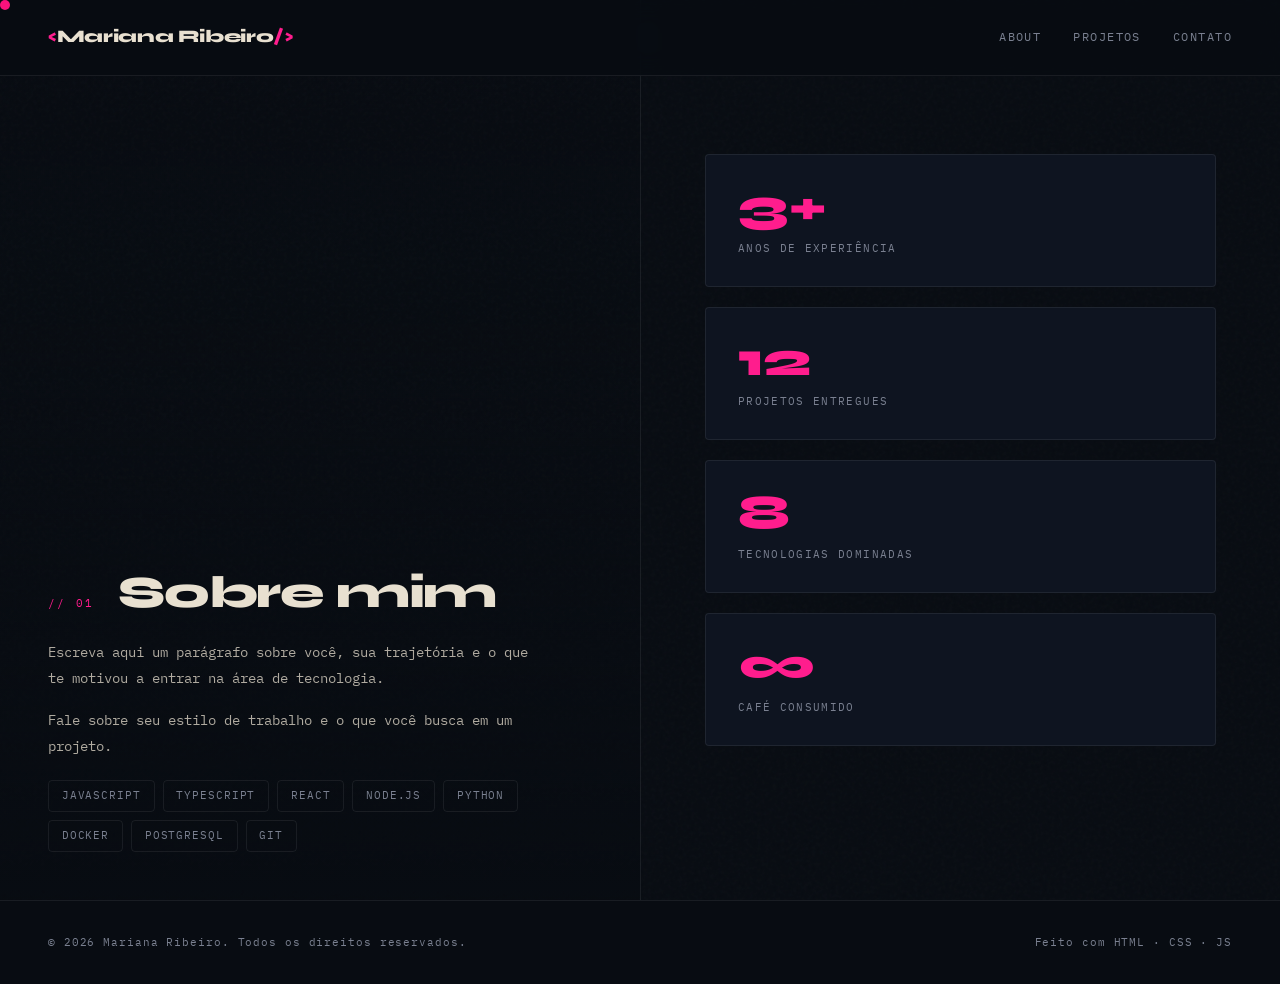
==== pages/about.html @ efe54a57 "Implementando as pastas do portifolio" ====
<!DOCTYPE html>
<html lang="pt-BR">
  <head>
    <meta charset="UTF-8" />
    <meta name="viewport" content="width=device-width, initial-scale=1.0" />
    <title>Mariana Ribeiro — About</title>

    <link rel="icon" type="image/png" href="../assets/code-slash-2.svg"/>
    <link rel="preconnect" href="https://fonts.googleapis.com" />
    <link rel="preconnect" href="https://fonts.gstatic.com" crossorigin />
    <link href="https://fonts.googleapis.com/css2?family=Syne:wght@400;700;800;900&family=IBM+Plex+Mono:wght@300;400;500&display=swap" rel="stylesheet" />
    <link rel="stylesheet" href="/css/style.css" />
    <link rel="stylesheet" href="/css/about.css" />
  </head>
  <body>

    <div id="cursor"></div>

    <header>
      <a href="../index.html" class="logo">
        <span>&lt;</span>Mariana Ribeiro<span>/&gt;</span>
      </a>
      <nav>
        <a href="about.html">About</a>
        <a href="projects.html">Projetos</a>
        <a href="contact.html">Contato</a>
      </nav>
    </header>

    <section id="about">
      <div class="about-split">
        <div class="about-left">
          <div class="about-left">
          </div>
          <div class="about-left-content">
            <div class="section-header">
              <span class="section-num">// 01</span>
              <h2 class="section-title">Sobre mim</h2>
            </div>

            <p>
              Escreva aqui um parágrafo sobre você, sua trajetória
              e o que te motivou a entrar na área de tecnologia.
            </p>
            <p>
              Fale sobre seu estilo de trabalho e o que você busca em um projeto.
            </p>

          <div class="skills-list">
            <span class="skill-tag">JavaScript</span>
            <span class="skill-tag">TypeScript</span>
            <span class="skill-tag">React</span>
            <span class="skill-tag">Node.js</span>
            <span class="skill-tag">Python</span>
            <span class="skill-tag">Docker</span>
            <span class="skill-tag">PostgreSQL</span>
            <span class="skill-tag">Git</span>
          </div>
        </div>
      </div>

      <div class="about-right">
        <div class="stat-card">
          <div class="stat-num">3+</div>
          <div class="stat-label">Anos de experiência</div>
        </div>
        <div class="stat-card">
          <div class="stat-num">12</div>
          <div class="stat-label">Projetos entregues</div>
        </div>
        <div class="stat-card">
          <div class="stat-num">8</div>
          <div class="stat-label">Tecnologias dominadas</div>
        </div>
        <div class="stat-card">
          <div class="stat-num">∞</div>
          <div class="stat-label">Café consumido</div>
        </div>
      </div>

    </div>
  </section>

  <footer>
    <span>© 2026 Mariana Ribeiro. Todos os direitos reservados.</span>
    <span>Feito com HTML · CSS · JS</span>
  </footer>

  <script src="../js/main.js"></script>
</body>
</html>
---- css/style.css ----
:root {
  --bg:           #080c12;
  --bg-panel:     #0e1420;
  --text:         #e8e0d0;
  --text-muted:   #7a8090;
  --accent:       #FF1D8D;
  --accent-dim:   rgba(0, 245, 196, 0.1);
  --border:       rgba(255, 255, 255, 0.07);

  --font-display: 'Syne', sans-serif;
  --font-body:    'IBM Plex Mono', monospace;

  --radius:       4px;
  --transition:   0.35s cubic-bezier(0.4, 0, 0.2, 1);
}

*, *::before, *::after { box-sizing: border-box; margin: 0; padding: 0; }

html { scroll-behavior: smooth; }

body {
  background: var(--bg);
  color: var(--text);
  font-family: var(--font-body);
  font-size: 14px;
  line-height: 1.7;
  min-height: 100vh;
  overflow-x: hidden;
}

a { color: inherit; text-decoration: none; }

body { cursor: none; }

#cursor {
  width: 10px; height: 10px;
  background: var(--accent);
  border-radius: 50%;
  position: fixed;
  top: 0; left: 0;
  pointer-events: none;
  z-index: 9999;
  transition: transform 0.15s ease, opacity 0.3s;
  mix-blend-mode: difference;
}

#cursor.hover { transform: scale(4); opacity: 0.5; }

body::before {
  content: '';
  position: fixed; inset: 0;
  background-image: url("data:image/svg+xml,%3Csvg viewBox='0 0 256 256' xmlns='http://www.w3.org/2000/svg'%3E%3Cfilter id='n'%3E%3CfeTurbulence type='fractalNoise' baseFrequency='0.9' numOctaves='4' stitchTiles='stitch'/%3E%3C/filter%3E%3Crect width='100%25' height='100%25' filter='url(%23n)' opacity='0.04'/%3E%3C/svg%3E");
  pointer-events: none;
  z-index: 0;
  opacity: 0.6;
}

/* =========================================
   HEADER
   ========================================= */
header {
  position: fixed; top: 0; left: 0; right: 0;
  z-index: 100;
  display: flex;
  align-items: center;
  justify-content: space-between;
  padding: 1.4rem 3rem;
  border-bottom: 1px solid var(--border);
  background: rgba(8, 12, 18, 0.85);
  backdrop-filter: blur(12px);
}

.logo {
  font-family: var(--font-display);
  font-size: 1.1rem;
  font-weight: 800;
  letter-spacing: -0.02em;
  color: var(--text);
}
.logo span { color: var(--accent); }

nav { display: flex; gap: 2rem; }

nav a {
  font-size: 0.75rem;
  letter-spacing: 0.12em;
  text-transform: uppercase;
  color: var(--text-muted);
  transition: color var(--transition);
  position: relative;
}
nav a::after {
  content: '';
  position: absolute;
  bottom: -3px; left: 0;
  width: 0; height: 1px;
  background: var(--accent);
  transition: width var(--transition);
}
nav a:hover { color: var(--text); }
nav a:hover::after { width: 100%; }

/* =========================================
   HERO — GRID PRINCIPAL
   ========================================= */
#hero {
  display: grid;
  grid-template-columns: 1fr 1fr;
  min-height: 100vh;
  position: relative;
}

.hero-image-side {
  position: relative;
  overflow: hidden;
}

.hero-image-side img {
  width: 100%; height: 100%;
  object-fit: cover;
  display: block;
  filter: grayscale(20%) contrast(1.05);
  transition: filter var(--transition);
}
.hero-image-side:hover img { filter: grayscale(0%) contrast(1.1); }

.hero-image-side::after {
  content: '';
  position: absolute; inset: 0;
  background: linear-gradient(
    90deg,
    transparent 60%,
    var(--bg) 100%
  ), linear-gradient(
    180deg,
    rgba(8,12,18,0.3) 0%,
    transparent 40%,
    rgba(8,12,18,0.5) 100%
  );
  pointer-events: none;
}

.image-placeholder {
  width: 100%; height: 100%;
  background: var(--bg-panel);
  display: flex;
  flex-direction: column;
  align-items: center;
  justify-content: center;
  gap: 1rem;
  color: var(--text-muted);
  border-right: 1px solid var(--border);
}
.image-placeholder svg { opacity: 0.3; }
.image-placeholder p { font-size: 0.75rem; letter-spacing: 0.1em; text-transform: uppercase; }

.hero-content-side {
  display: flex;
  flex-direction: column;
  justify-content: center;
  padding: 8rem 5rem 4rem 5rem;
  position: relative;
}

.hero-content-side::before {
  content: '01';
  position: absolute;
  top: 3rem; right: 3rem;
  font-size: 8rem;
  font-family: var(--font-display);
  font-weight: 900;
  color: rgba(255,255,255,0.03);
  pointer-events: none;
  line-height: 1;
}

.hero-tag {
  display: inline-block;
  font-size: 0.7rem;
  letter-spacing: 0.2em;
  text-transform: uppercase;
  color: var(--accent);
  margin-bottom: 1.5rem;
  opacity: 0;
  animation: fadeUp 0.6s 0.2s forwards;
}

.hero-name {
  font-family: var(--font-display);
  font-size: clamp(2.8rem, 4vw, 4.5rem);
  font-weight: 800;
  line-height: 1.05;
  letter-spacing: -0.03em;
  color: var(--text);
  margin-bottom: 0.5rem;
  opacity: 0;
  animation: fadeUp 0.6s 0.35s forwards;
}
.hero-name .accent { color: var(--accent); }

.hero-role {
  font-size: 1rem;
  color: var(--text-muted);
  margin-bottom: 2rem;
  opacity: 0;
  animation: fadeUp 0.6s 0.5s forwards;
}

.hero-bio {
  font-size: 0.85rem;
  color: var(--text-muted);
  max-width: 380px;
  line-height: 1.9;
  margin-bottom: 3rem;
  opacity: 0;
  animation: fadeUp 0.6s 0.65s forwards;
}

.hero-buttons {
  display: flex;
  flex-direction: column;
  gap: 0.75rem;
  opacity: 0;
  animation: fadeUp 0.6s 0.8s forwards;
}

.btn {
  display: flex;
  align-items: center;
  justify-content: space-between;
  padding: 1rem 1.4rem;
  border: 1px solid var(--border);
  border-radius: var(--radius);
  background: transparent;
  color: var(--text);
  font-family: var(--font-body);
  font-size: 0.8rem;
  letter-spacing: 0.05em;
  cursor: none;
  transition: all var(--transition);
  text-align: left;
  text-decoration: none;
  width: 100%;
}

.btn:hover {
  border-color: var(--accent);
  background: var(--accent-dim);
  color: var(--text);
  transform: translateX(6px);
}

.btn .btn-arrow {
  color: var(--accent);
  opacity: 0;
  transform: translateX(-8px);
  transition: all var(--transition);
}
.btn:hover .btn-arrow { opacity: 1; transform: translateX(0); }

.btn .btn-label {
  display: flex;
  align-items: center;
  gap: 1rem;
}
.btn .btn-num {
  color: var(--accent);
  font-size: 0.65rem;
  opacity: 0.7;
}

/* =========================================
   SEÇÕES INTERNAS (About / Projects / Contact)
   ========================================= */
.page-section {
  min-height: 100vh;
  padding: 8rem 3rem 5rem;
  border-top: 1px solid var(--border);
  position: relative;
}

.section-header {
  display: flex;
  align-items: baseline;
  gap: 1.5rem;
  margin-bottom: 4rem;
}

.section-num {
  font-size: 0.7rem;
  color: var(--accent);
  letter-spacing: 0.2em;
  text-transform: uppercase;
}

.section-title {
  font-family: var(--font-display);
  font-size: clamp(2rem, 3vw, 3rem);
  font-weight: 800;
  letter-spacing: -0.03em;
  line-height: 1;
}

/* --- ABOUT --- */
.about-grid {
  display: grid;
  grid-template-columns: 1fr 1fr;
  gap: 5rem;
  align-items: start;
}

.about-text p {
  color: var(--text-muted);
  font-size: 0.9rem;
  line-height: 2;
  margin-bottom: 1.5rem;
}

.skills-list {
  display: flex;
  flex-wrap: wrap;
  gap: 0.5rem;
  margin-top: 1.5rem;
}

.skill-tag {
  padding: 0.35rem 0.8rem;
  border: 1px solid var(--border);
  border-radius: var(--radius);
  font-size: 0.7rem;
  letter-spacing: 0.08em;
  text-transform: uppercase;
  color: var(--text-muted);
  transition: all var(--transition);
}
.skill-tag:hover { border-color: var(--accent); color: var(--accent); }

.about-stats {
  display: grid;
  grid-template-columns: 1fr 1fr;
  gap: 1.5rem;
}

.stat-card {
  padding: 2rem;
  border: 1px solid var(--border);
  border-radius: var(--radius);
  background: var(--bg-panel);
  transition: border-color var(--transition);
}
.stat-card:hover { border-color: var(--accent); }

.stat-num {
  font-family: var(--font-display);
  font-size: 3rem;
  font-weight: 900;
  color: var(--accent);
  line-height: 1;
  margin-bottom: 0.5rem;
}
.stat-label {
  font-size: 0.7rem;
  letter-spacing: 0.12em;
  text-transform: uppercase;
  color: var(--text-muted);
}

/* --- PROJECTS --- */
.projects-grid {
  display: grid;
  grid-template-columns: repeat(auto-fill, minmax(320px, 1fr));
  gap: 1.5rem;
}

.project-card {
  border: 1px solid var(--border);
  border-radius: var(--radius);
  background: var(--bg-panel);
  overflow: hidden;
  transition: all var(--transition);
  cursor: none;
}
.project-card:hover {
  border-color: var(--accent);
  transform: translateY(-4px);
}

.project-thumb img {
  width: 100%;
  height: 100%;
  object-fit: cover;
  display: block;
  height: 220px;
  overflow: hidden;
}

.project-thumb::before {
  content: '';
  position: absolute;
  width: 120px; height: 120px;
  border-radius: 50%;
  background: radial-gradient(circle, var(--accent-dim), transparent);
  top: 50%; left: 50%;
  transform: translate(-50%, -50%);
}

.project-info { padding: 1.5rem; }

.project-tags {
  display: flex; gap: 0.5rem;
  margin-bottom: 0.75rem;
  flex-wrap: wrap;
}

.project-tag {
  font-size: 0.6rem;
  letter-spacing: 0.12em;
  text-transform: uppercase;
  color: var(--accent);
  background: var(--accent-dim);
  padding: 0.2rem 0.5rem;
  border-radius: 2px;
}

.project-title {
  font-family: var(--font-display);
  font-size: 1.1rem;
  font-weight: 700;
  margin-bottom: 0.5rem;
}

.project-desc {
  font-size: 0.8rem;
  color: var(--text-muted);
  line-height: 1.8;
  margin-bottom: 1.25rem;
}

.project-links {
  display: flex; gap: 1rem;
}

.project-link {
  font-size: 0.7rem;
  letter-spacing: 0.1em;
  text-transform: uppercase;
  color: var(--accent);
  transition: opacity var(--transition);
}
.project-link:hover { opacity: 0.7; }

/* --- CONTACT --- */
.contact-inner {
  display: grid;
  grid-template-columns: 1fr 1fr;
  gap: 5rem;
  align-items: start;
}

.contact-text p {
  color: var(--text-muted);
  font-size: 0.9rem;
  line-height: 2;
  margin-bottom: 2rem;
}

.contact-links {
  display: flex;
  flex-direction: column;
  gap: 1rem;
}

.contact-link-item {
  display: flex;
  align-items: center;
  gap: 1rem;
  padding: 1rem 1.25rem;
  border: 1px solid var(--border);
  border-radius: var(--radius);
  transition: all var(--transition);
  font-size: 0.8rem;
  color: var(--text-muted);
}
.contact-link-item:hover {
  border-color: var(--accent);
  color: var(--text);
  transform: translateX(4px);
}
.contact-link-item .icon { color: var(--accent); font-size: 1rem; width: 20px; }

.contact-form {
  display: flex;
  flex-direction: column;
  gap: 1rem;
}

.form-group { display: flex; flex-direction: column; gap: 0.4rem; }

.form-label {
  font-size: 0.65rem;
  letter-spacing: 0.15em;
  text-transform: uppercase;
  color: var(--text-muted);
}

.form-input, .form-textarea {
  background: var(--bg-panel);
  border: 1px solid var(--border);
  border-radius: var(--radius);
  padding: 0.85rem 1rem;
  color: var(--text);
  font-family: var(--font-body);
  font-size: 0.85rem;
  outline: none;
  transition: border-color var(--transition);
  resize: none;
}
.form-input:focus, .form-textarea:focus { border-color: var(--accent); }

.form-textarea { min-height: 140px; }

.btn-submit {
  padding: 1rem 2rem;
  background: var(--accent);
  color: var(--bg);
  border: none;
  border-radius: var(--radius);
  font-family: var(--font-body);
  font-size: 0.8rem;
  letter-spacing: 0.1em;
  text-transform: uppercase;
  cursor: none;
  transition: all var(--transition);
  font-weight: 700;
  align-self: flex-start;
}
.btn-submit:hover { opacity: 0.85; transform: translateY(-2px); }

/* =========================================
   FOOTER
   ========================================= */
footer {
  border-top: 1px solid var(--border);
  padding: 2rem 3rem;
  display: flex;
  align-items: center;
  justify-content: space-between;
  color: var(--text-muted);
  font-size: 0.7rem;
  letter-spacing: 0.08em;
}

/* =========================================
   ANIMAÇÕES
   ========================================= */
@keyframes fadeUp {
  from { opacity: 0; transform: translateY(20px); }
  to   { opacity: 1; transform: translateY(0); }
}

/* =========================================
   SCROLLBAR
   ========================================= */
::-webkit-scrollbar { width: 4px; }
::-webkit-scrollbar-track { background: var(--bg); }
::-webkit-scrollbar-thumb { background: var(--border); border-radius: 2px; }
::-webkit-scrollbar-thumb:hover { background: var(--accent); }

/* =========================================
   RESPONSIVO
   ========================================= */
@media (max-width: 900px) {
  #hero { grid-template-columns: 1fr; }

  .hero-image-side {
    height: 45vh;
  }
  .hero-image-side::after {
    background: linear-gradient(180deg, transparent 50%, var(--bg) 100%);
  }

  .hero-content-side {
    padding: 3rem 2rem 4rem;
  }

  .about-grid,
  .contact-inner { grid-template-columns: 1fr; gap: 3rem; }

  header { padding: 1rem 1.5rem; }

  nav { gap: 1.2rem; }

  .page-section { padding: 6rem 1.5rem 4rem; }
}
---- css/about.css ----
/* =========================================
   ABOUT PAGE — about.css
   ========================================= */

#about {
  padding: 0;
  border-top: none;
  min-height: 100vh;
}

.about-split {
  display: grid;
  grid-template-columns: 1fr 1fr;
  min-height: 100vh;
}

.about-left {
  background-image: url('./assets/IMG_1334.JPG');
  background-size: cover;
  background-position: center top;
  background-repeat: no-repeat;
  position: relative;
  overflow: hidden;
  display: flex;
  flex-direction: column;
  justify-content: flex-end;
}

.about-placeholder {
  display: flex;
  flex-direction: column;
  align-items: center;
  gap: 0.75rem;
  opacity: 0.3;
}

.about-placeholder p {
  font-size: 0.7rem;
  letter-spacing: 0.12em;
  text-transform: uppercase;
}

.about-left::after {
  content: '';
  position: absolute;
  inset: 0;
  background: linear-gradient(
    180deg,
    rgba(8,12,18,0.2) 0%,
    rgba(8,12,18,0.1) 40%,
    rgba(8,12,18,0.85) 100%
  );
  pointer-events: none;
}

.about-left-content {
  position: relative;
  z-index: 1;
  padding: 3rem;
}

.about-left-content .section-header {
  margin-bottom: 1.5rem;
}

.about-left-content .section-title {
  font-size: clamp(2rem, 3.5vw, 3.5rem);
}

.about-left-content p {
  color: rgba(232, 224, 208, 0.75);
  font-size: 0.85rem;
  line-height: 1.9;
  max-width: 480px;
  margin-bottom: 1rem;
}

.about-left-content .skills-list {
  margin-top: 1.25rem;
}

.about-right {
  display: flex;
  flex-direction: column;
  justify-content: center;
  padding: 8rem 4rem;
  border-left: 1px solid var(--border);
  gap: 1.25rem;
}

.about-right .stat-card {
  padding: 1.75rem 2rem;
}

/* ---- RESPONSIVO ---- */
@media (max-width: 900px) {
  .about-split {
    grid-template-columns: 1fr;
  }

  .about-left {
    min-height: 60vh;
  }

  .about-right {
    border-left: none;
    border-top: 1px solid var(--border);
    padding: 3rem 2rem;
  }
}
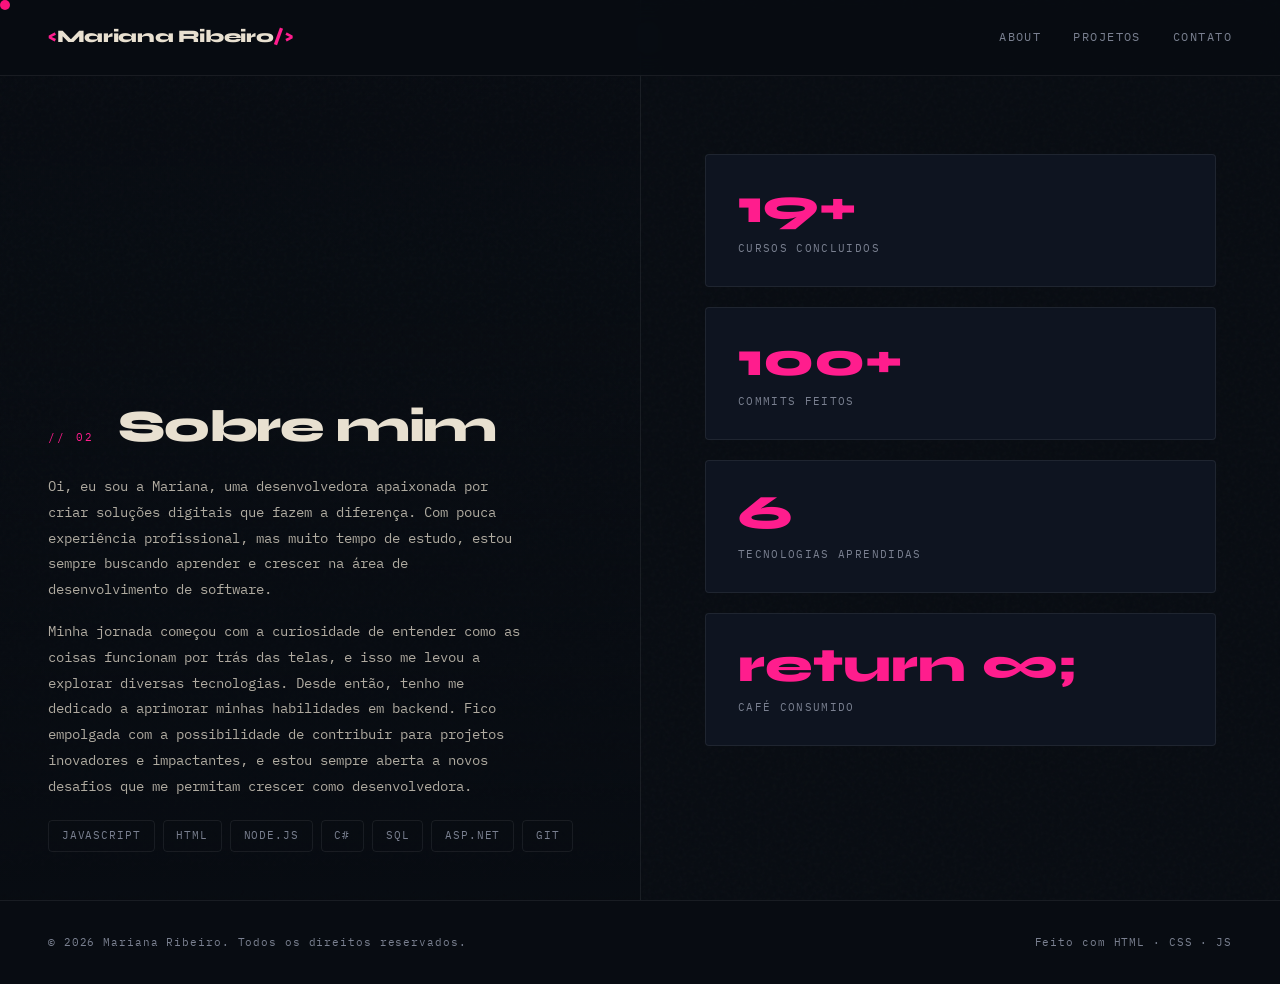
==== commit 498cd703: "about uptade" ====
--- a/pages/about.html
+++ b/pages/about.html
@@ -34,26 +34,28 @@
           </div>
           <div class="about-left-content">
             <div class="section-header">
-              <span class="section-num">// 01</span>
+              <span class="section-num">// 02</span>
               <h2 class="section-title">Sobre mim</h2>
             </div>
 
             <p>
-              Escreva aqui um parágrafo sobre você, sua trajetória
-              e o que te motivou a entrar na área de tecnologia.
+              Oi, eu sou a Mariana, uma desenvolvedora apaixonada por criar soluções digitais que fazem a diferença. 
+              Com pouca experiência profissional, mas muito tempo de estudo, estou sempre buscando aprender e crescer 
+              na área de desenvolvimento de software.
             </p>
             <p>
-              Fale sobre seu estilo de trabalho e o que você busca em um projeto.
+              Minha jornada começou com a curiosidade de entender como as coisas funcionam por trás das telas, e isso me levou a explorar diversas tecnologias. 
+              Desde então, tenho me dedicado a aprimorar minhas habilidades em backend. Fico empolgada com a possibilidade de contribuir 
+              para projetos inovadores e impactantes, e estou sempre aberta a novos desafios que me permitam crescer como desenvolvedora.
             </p>
 
           <div class="skills-list">
             <span class="skill-tag">JavaScript</span>
-            <span class="skill-tag">TypeScript</span>
-            <span class="skill-tag">React</span>
+            <span class="skill-tag">HTML</span>
             <span class="skill-tag">Node.js</span>
-            <span class="skill-tag">Python</span>
-            <span class="skill-tag">Docker</span>
-            <span class="skill-tag">PostgreSQL</span>
+            <span class="skill-tag">C#</span>
+            <span class="skill-tag">SQL</span>
+            <span class="skill-tag">ASP.NET</span>
             <span class="skill-tag">Git</span>
           </div>
         </div>
@@ -61,19 +63,19 @@
 
       <div class="about-right">
         <div class="stat-card">
-          <div class="stat-num">3+</div>
-          <div class="stat-label">Anos de experiência</div>
+          <div class="stat-num">19+</div>
+          <div class="stat-label">Cursos Concluidos</div>
         </div>
         <div class="stat-card">
-          <div class="stat-num">12</div>
-          <div class="stat-label">Projetos entregues</div>
+          <div class="stat-num">100+</div>
+          <div class="stat-label">Commits feitos</div>
         </div>
         <div class="stat-card">
-          <div class="stat-num">8</div>
-          <div class="stat-label">Tecnologias dominadas</div>
+          <div class="stat-num">6</div>
+          <div class="stat-label">Tecnologias aprendidas</div>
         </div>
         <div class="stat-card">
-          <div class="stat-num">∞</div>
+          <div class="stat-num">return ∞;</div>
           <div class="stat-label">Café consumido</div>
         </div>
       </div>
--- a/css/about.css
+++ b/css/about.css
@@ -15,7 +15,7 @@
 }
 
 .about-left {
-  background-image: url('./assets/IMG_1334.JPG');
+  background-image: url('../assets/me.JPG');
   background-size: cover;
   background-position: center top;
   background-repeat: no-repeat;
